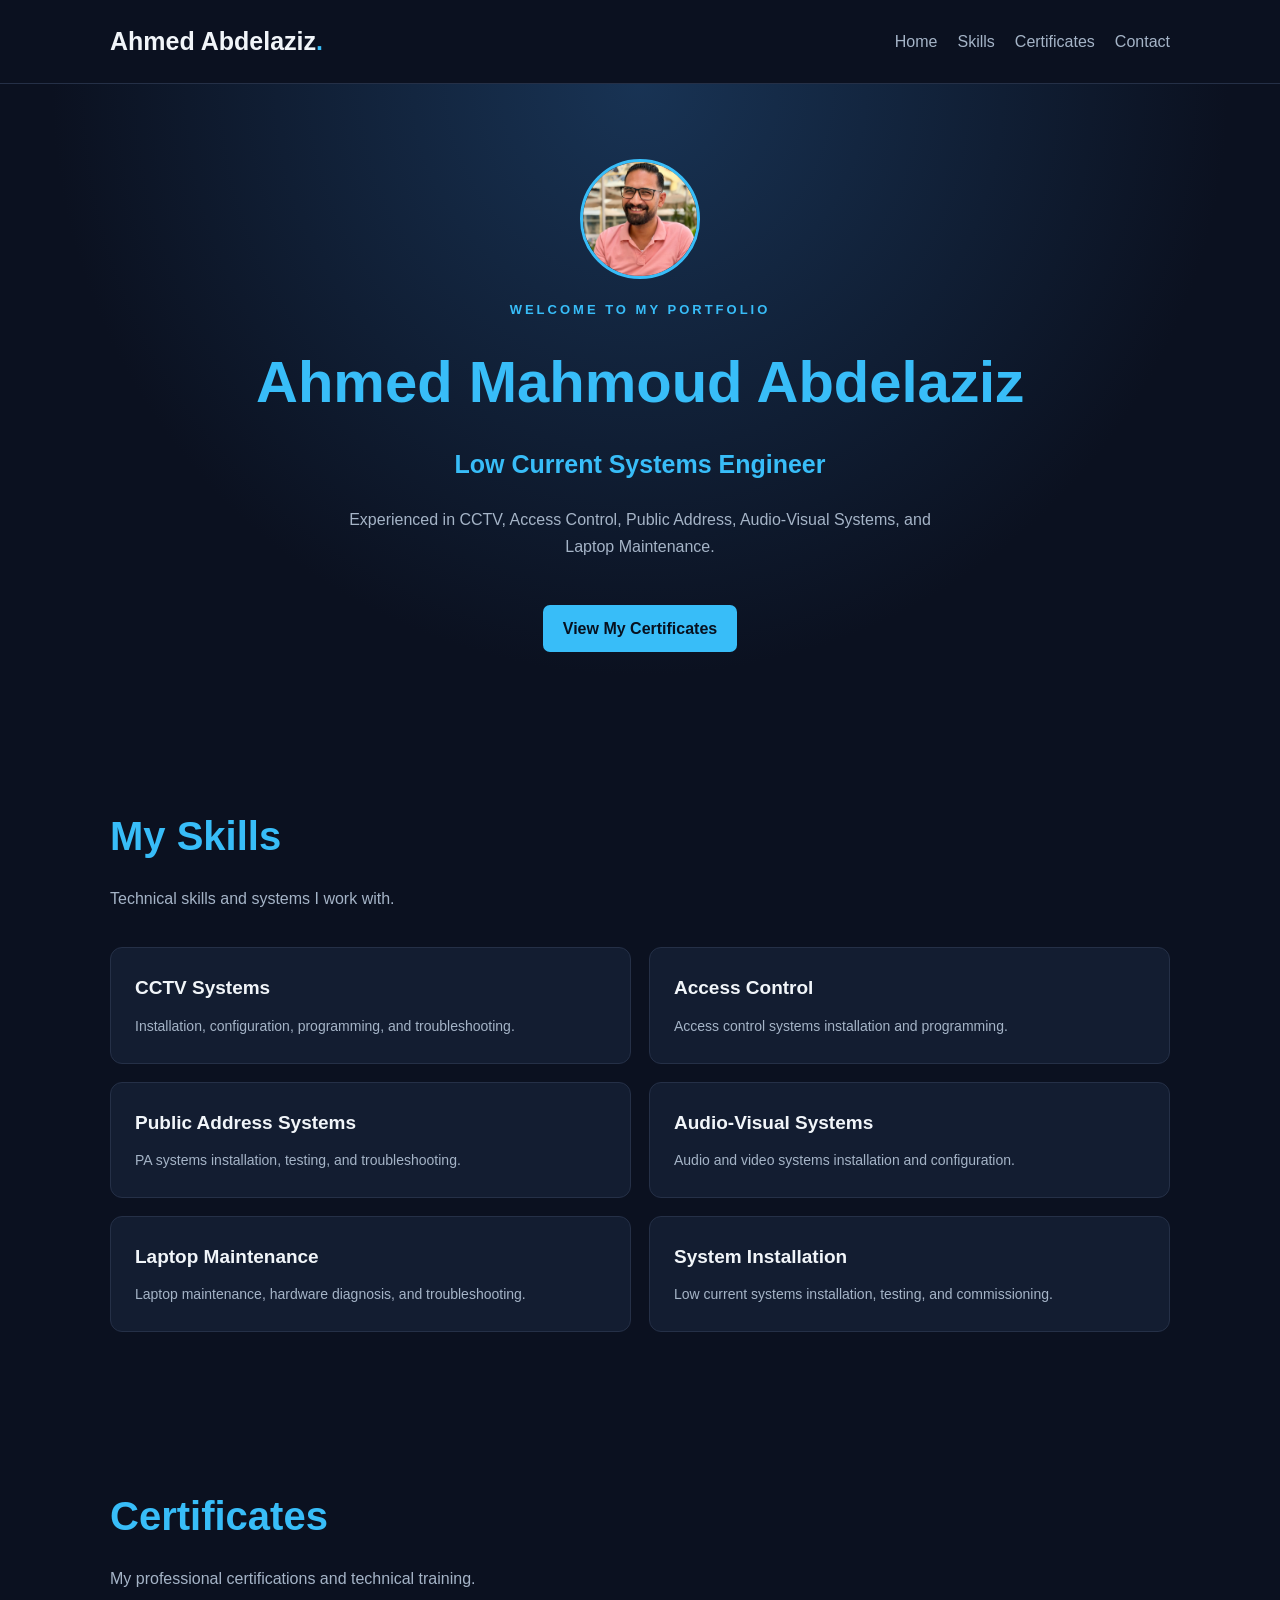
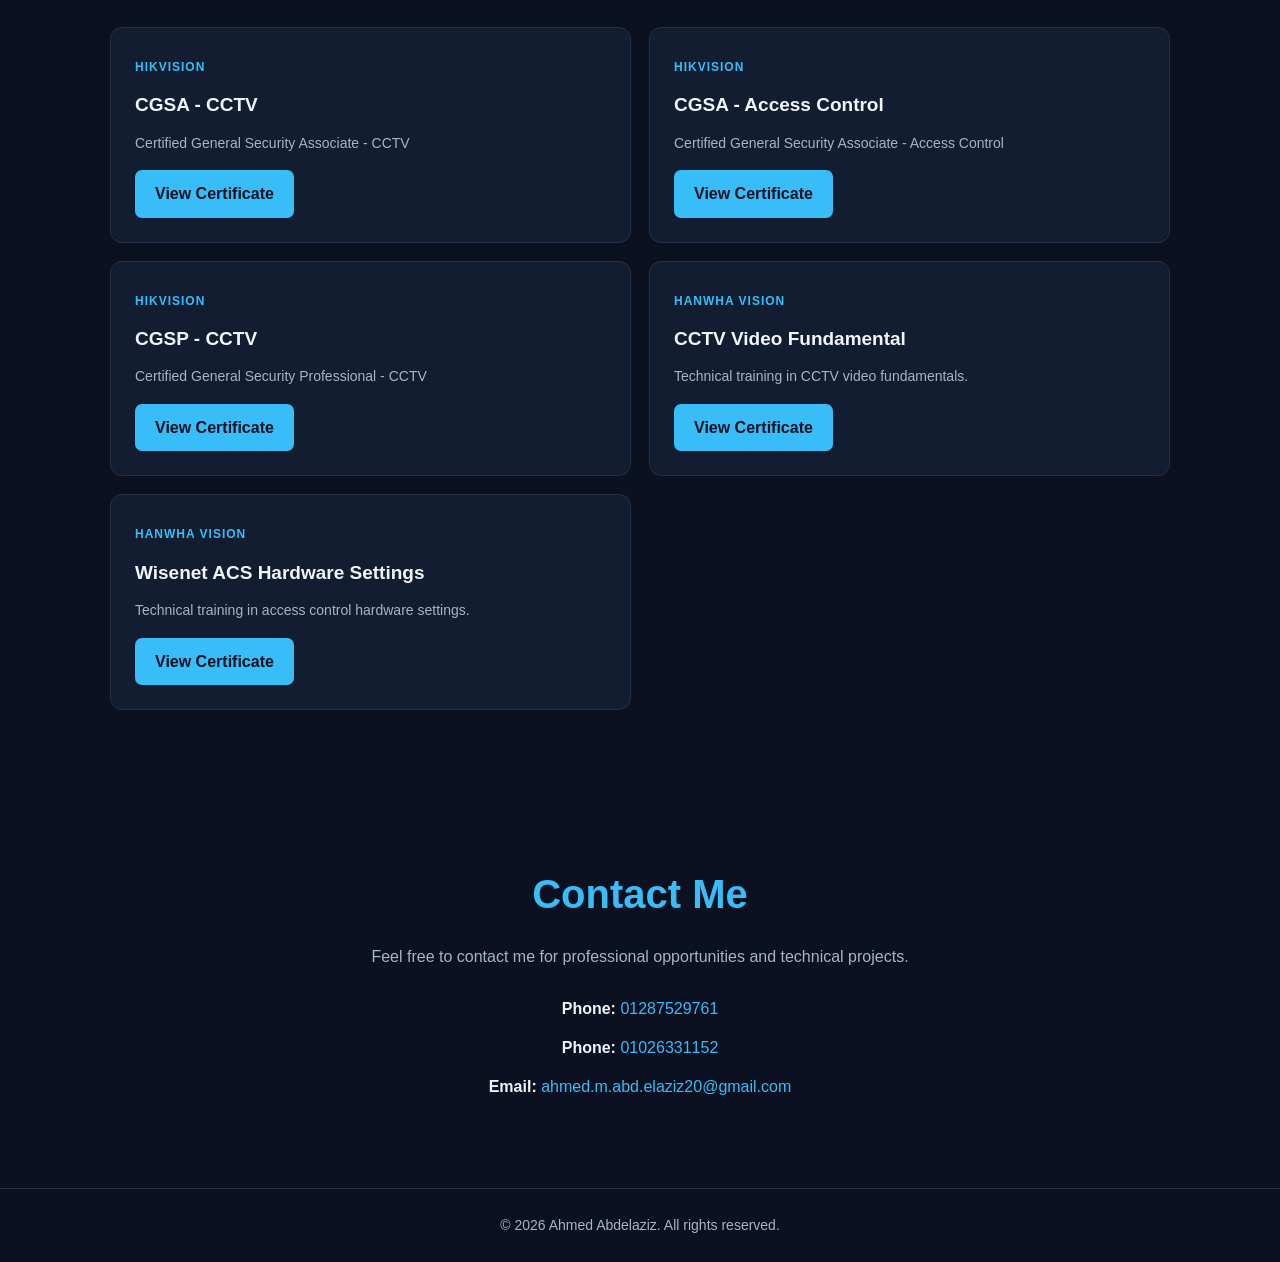
==== index.html @ 58852ae7 "Add files via upload" ====
<!DOCTYPE html>
<html lang="en">

<head>
    <meta charset="UTF-8">
    <meta name="viewport" content="width=device-width, initial-scale=1.0">
    <meta name="description" content="Ahmed Abdelaziz - Low Current Systems Engineer Portfolio">
    <title>Ahmed Abdelaziz | Portfolio</title>
    <link rel="stylesheet" href="style.css">
</head>

<body>

    <!-- Navigation -->
    <header>
        <nav class="navbar">
            <a href="#home" class="logo">Ahmed Abdelaziz<span>.</span></a>

            <div class="nav-links">
                <a href="#home">Home</a>
                <a href="#skills">Skills</a>
                <a href="#certificates">Certificates</a>
                <a href="#contact">Contact</a>
            </div>
        </nav>
    </header>

    <!-- Home Section -->
    <section id="home" class="hero">

        <img
            src="images/ahmed.jpeg"
            alt="Ahmed Abdelaziz"
            class="profile-img"
        >

        <p class="eyebrow">WELCOME TO MY PORTFOLIO</p>

        <h1>Ahmed Mahmoud Abdelaziz</h1>

        <h2>Low Current Systems Engineer</h2>

        <p class="hero-text">
            Experienced in CCTV, Access Control, Public Address,
            Audio-Visual Systems, and Laptop Maintenance.
        </p>

        <a href="#certificates" class="btn">View My Certificates</a>

    </section>

    <!-- Skills Section -->
    <section id="skills" class="section">

        <h2>My Skills</h2>

        <p class="section-intro">
            Technical skills and systems I work with.
        </p>

        <div class="skills-grid">

            <div class="skill-card">
                <h3>CCTV Systems</h3>
                <p>Installation, configuration, programming, and troubleshooting.</p>
            </div>

            <div class="skill-card">
                <h3>Access Control</h3>
                <p>Access control systems installation and programming.</p>
            </div>

            <div class="skill-card">
                <h3>Public Address Systems</h3>
                <p>PA systems installation, testing, and troubleshooting.</p>
            </div>

            <div class="skill-card">
                <h3>Audio-Visual Systems</h3>
                <p>Audio and video systems installation and configuration.</p>
            </div>

            <div class="skill-card">
                <h3>Laptop Maintenance</h3>
                <p>Laptop maintenance, hardware diagnosis, and troubleshooting.</p>
            </div>

            <div class="skill-card">
                <h3>System Installation</h3>
                <p>Low current systems installation, testing, and commissioning.</p>
            </div>

        </div>
    </section>

    <!-- Certificates Section -->
    <section id="certificates" class="section">

        <h2>Certificates</h2>

        <p class="section-intro">
            My professional certifications and technical training.
        </p>

        <div class="cert-grid">

            <div class="cert-card">
                <span class="cert-tag">HIKVISION</span>
                <h3>CGSA - CCTV</h3>
                <p>Certified General Security Associate - CCTV</p>
                <a
                    href="certificates/CCTV Hik.pdf"
                    target="_blank"
                    rel="noopener noreferrer"
                    class="btn"
                >
                    View Certificate
                </a>
            </div>

            <div class="cert-card">
                <span class="cert-tag">HIKVISION</span>
                <h3>CGSA - Access Control</h3>
                <p>Certified General Security Associate - Access Control</p>
                <a
                    href="certificates/Access Control Hik.pdf"
                    target="_blank"
                    rel="noopener noreferrer"
                    class="btn"
                >
                    View Certificate
                </a>
            </div>

            <div class="cert-card">
                <span class="cert-tag">HIKVISION</span>
                <h3>CGSP - CCTV</h3>
                <p>Certified General Security Professional - CCTV</p>
                <a
                    href="certificates/CCTV HIKVISION.pdf"
                    target="_blank"
                    rel="noopener noreferrer"
                    class="btn"
                >
                    View Certificate
                </a>
            </div>

            <div class="cert-card">
                <span class="cert-tag">HANWHA VISION</span>
                <h3>CCTV Video Fundamental</h3>
                <p>Technical training in CCTV video fundamentals.</p>
                <a
                    href="certificates/CCTV Hanwha.pdf"
                    target="_blank"
                    rel="noopener noreferrer"
                    class="btn"
                >
                    View Certificate
                </a>
            </div>

            <div class="cert-card">
                <span class="cert-tag">HANWHA VISION</span>
                <h3>Wisenet ACS Hardware Settings</h3>
                <p>Technical training in access control hardware settings.</p>
                <a
                    href="certificates/ACS Hanwha.pdf"
                    target="_blank"
                    rel="noopener noreferrer"
                    class="btn"
                >
                    View Certificate
                </a>
            </div>

        </div>
    </section>

    <!-- Contact Section -->
    <section id="contact" class="section contact">

        <h2>Contact Me</h2>

        <p>
            Feel free to contact me for professional opportunities
            and technical projects.
        </p>

        <div class="contact-details">
            <p>
                <strong>Phone:</strong>
                <a href="tel:01287529761">01287529761</a>
            </p>

            <p>
                <strong>Phone:</strong>
                <a href="tel:01026331152">01026331152</a>
            </p>

            <p>
                <strong>Email:</strong>
                <a href="mailto:ahmed.m.abd.elaziz20@gmail.com">
                    ahmed.m.abd.elaziz20@gmail.com
                </a>
            </p>
        </div>

    </section>

    <!-- Footer -->
    <footer>
        <p>&copy; 2026 Ahmed Abdelaziz. All rights reserved.</p>
    </footer>

</body>
</html>
---- style.css ----
/* General Settings */
* {
    margin: 0;
    padding: 0;
    box-sizing: border-box;
    scroll-behavior: smooth;
}

:root {
    --background: #0b1120;
    --surface: #131d31;
    --primary: #38bdf8;
    --text: #f1f5f9;
    --muted: #a5b4c7;
    --border: #253047;
}

body {
    font-family: Arial, sans-serif;
    background: var(--background);
    color: var(--text);
    line-height: 1.7;
}

a {
    transition: 0.3s;
}

/* Navigation */
header {
    background: var(--background);
    border-bottom: 1px solid var(--border);
}

.navbar {
    max-width: 1100px;
    margin: auto;
    padding: 20px;
    display: flex;
    justify-content: space-between;
    align-items: center;
    gap: 20px;
}

.logo {
    color: var(--text);
    font-size: 25px;
    font-weight: bold;
    text-decoration: none;
}

.logo span {
    color: var(--primary);
}

.nav-links {
    display: flex;
    flex-wrap: wrap;
    gap: 20px;
}

.nav-links a {
    color: var(--muted);
    text-decoration: none;
}

.nav-links a:hover {
    color: var(--primary);
}

/* Home Section */
.hero {
    min-height: 470px;
    padding: 75px 20px;
    text-align: center;
    display: flex;
    flex-direction: column;
    align-items: center;
    justify-content: center;
    background: radial-gradient(
        ellipse at top,
        #183354 0%,
        #0b1120 65%
    );
}

/* Profile Image */
.profile-img {
    display: block;
    width: 120px;
    height: 120px;
    max-width: 100%;
    object-fit: cover;
    object-position: center;
    border-radius: 50%;
    border: 3px solid var(--primary);
    margin: 0 auto 20px;
}

.eyebrow {
    color: var(--primary);
    letter-spacing: 3px;
    font-size: 13px;
    font-weight: bold;
}

.hero h1 {
    color: var(--primary);
    font-size: clamp(30px, 6vw, 58px);
    margin: 12px 0;
}

.hero h2 {
    color: var(--primary);
    font-size: clamp(18px, 3vw, 25px);
}

.hero-text {
    max-width: 620px;
    color: var(--muted);
    margin: 20px 0 30px;
}

/* Buttons */
.btn {
    display: inline-block;
    background: var(--primary);
    color: #07111f;
    padding: 10px 20px;
    border-radius: 7px;
    text-decoration: none;
    font-weight: bold;
    margin-top: 15px;
}

.btn:hover {
    background: #7dd3fc;
    transform: translateY(-2px);
}

/* Content Sections */
.section {
    max-width: 1100px;
    margin: auto;
    padding: 75px 20px;
    scroll-margin-top: 20px;
}

.section h2 {
    color: var(--primary);
    font-size: clamp(30px, 4vw, 40px);
    margin-bottom: 15px;
}

.section-intro {
    color: var(--muted);
    margin-bottom: 35px;
}

/* Skills and Certificates Grid */
.skills-grid,
.cert-grid {
    display: grid;
    grid-template-columns: repeat(2, minmax(0, 1fr));
    gap: 18px;
    margin-top: 25px;
}

/* Cards */
.skill-card,
.cert-card {
    background: var(--surface);
    border: 1px solid var(--border);
    border-radius: 12px;
    padding: 24px;
    transition: 0.3s;
    overflow-wrap: anywhere;
}

.skill-card:hover,
.cert-card:hover {
    border-color: var(--primary);
    transform: translateY(-4px);
}

.skill-card h3,
.cert-card h3 {
    font-size: 19px;
    margin-bottom: 10px;
}

.skill-card p,
.cert-card p {
    color: var(--muted);
    font-size: 14px;
}

/* Certificate Labels */
.cert-tag {
    display: inline-block;
    color: var(--primary);
    font-size: 12px;
    font-weight: bold;
    letter-spacing: 1px;
    margin-bottom: 12px;
}

/* Contact */
.contact {
    text-align: center;
}

.contact > p {
    color: var(--muted);
    margin-bottom: 25px;
}

.contact-details p {
    margin-bottom: 12px;
    overflow-wrap: anywhere;
}

.contact-details a {
    color: var(--primary);
    text-decoration: none;
}

.contact-details a:hover {
    text-decoration: underline;
}

/* Footer */
footer {
    text-align: center;
    padding: 25px 15px;
    border-top: 1px solid var(--border);
    color: var(--muted);
    font-size: 14px;
}

/* Mobile Responsive Design */
@media (max-width: 650px) {
    .navbar {
        flex-direction: column;
    }

    .nav-links {
        justify-content: center;
        gap: 12px;
    }

    .nav-links a {
        font-size: 14px;
    }

    .hero {
        padding: 60px 20px;
    }

    .profile-img {
        width: 100px;
        height: 100px;
    }

    .skills-grid,
    .cert-grid {
        grid-template-columns: 1fr;
    }

    .section {
        padding: 50px 20px;
    }
}
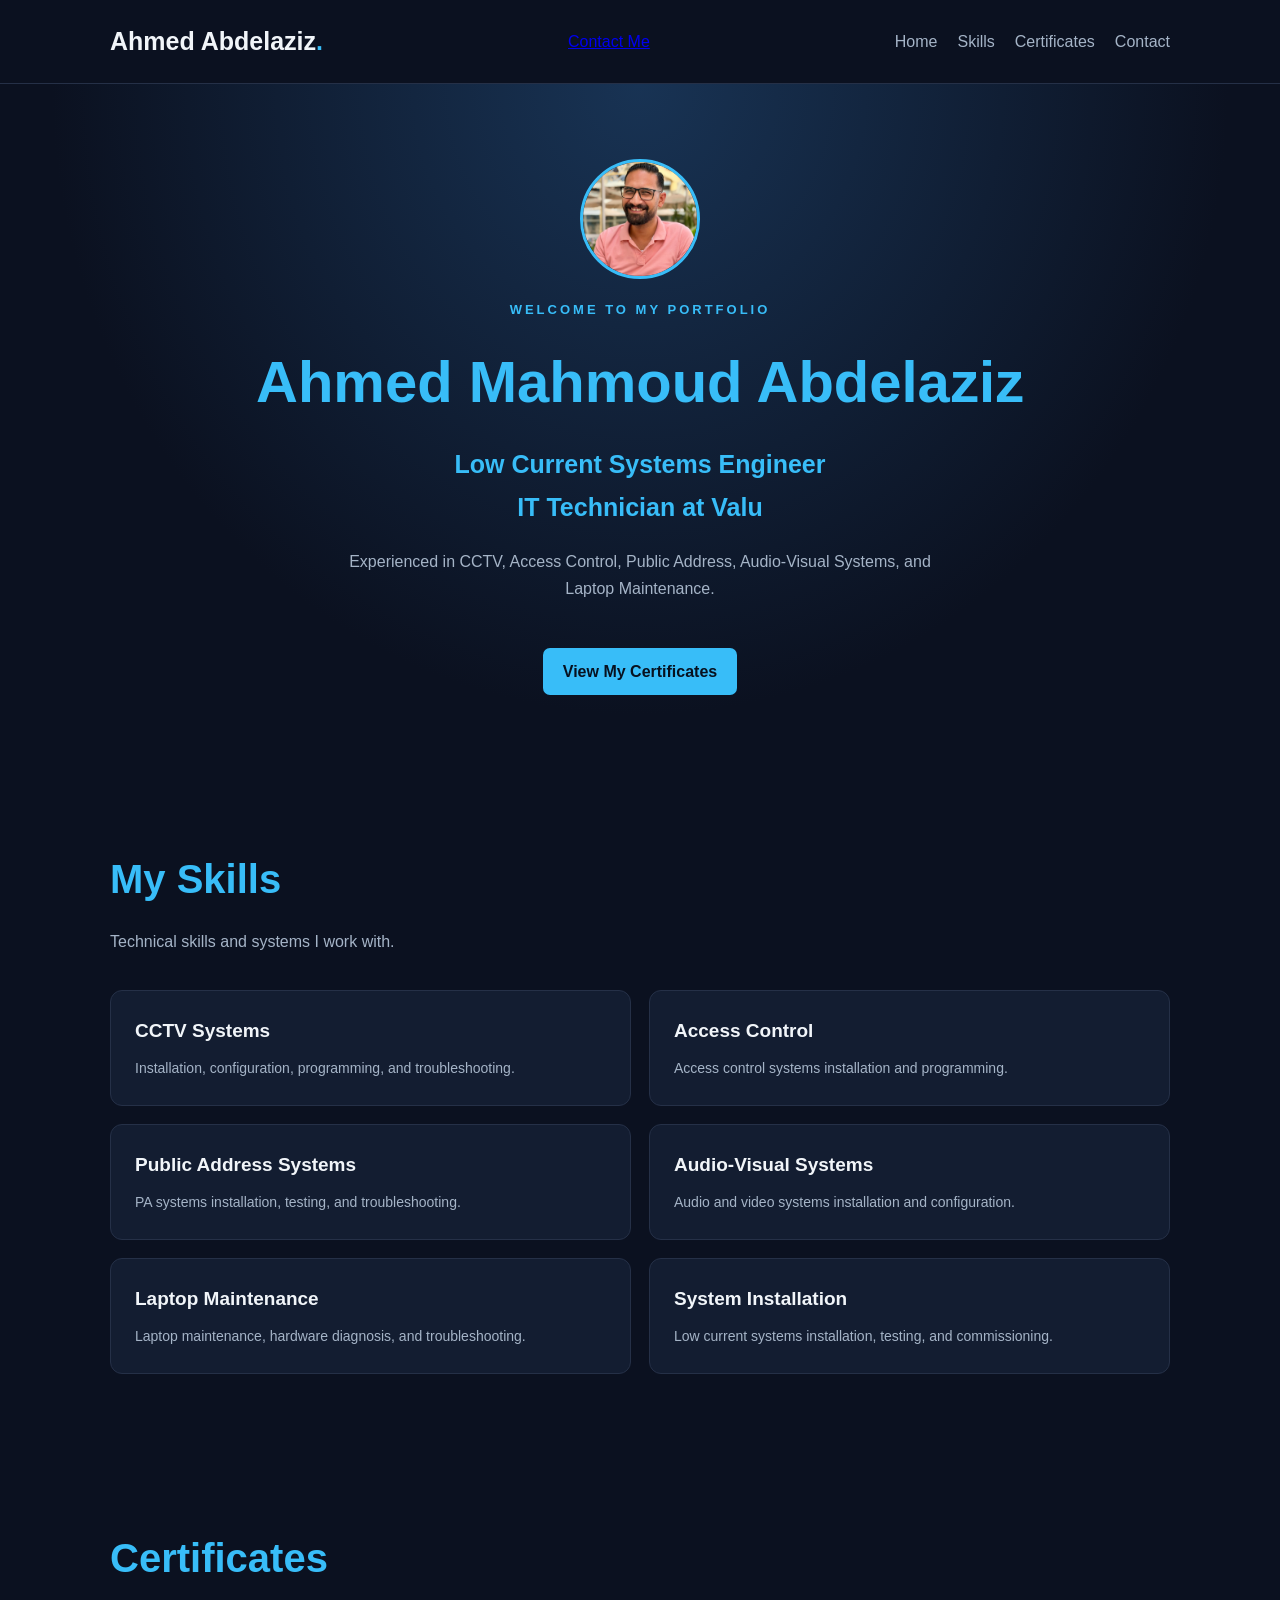
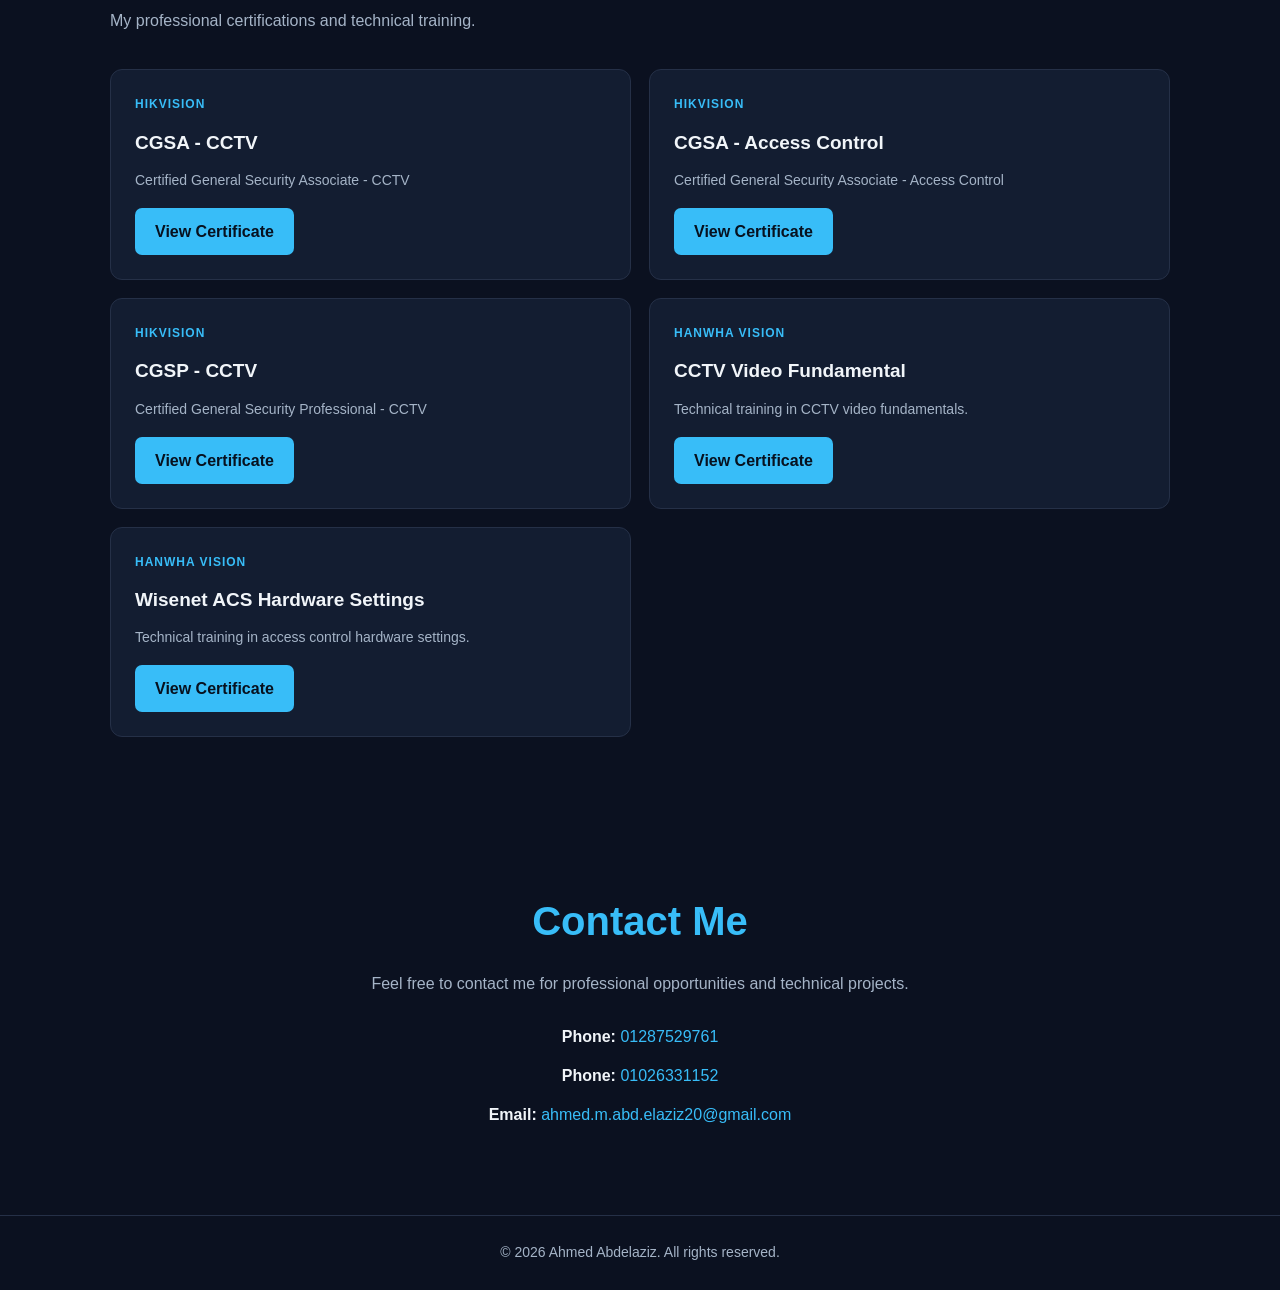
==== commit a0d55ead: "Update index.html" ====
--- a/index.html
+++ b/index.html
@@ -1,5 +1,4 @@
 
-<!DOCTYPE html>
 <html lang="en">
 
 <head>
@@ -12,11 +11,11 @@
 
 <body>
 
-    <!-- Navigation -->
+
     <header>
         <nav class="navbar">
             <a href="#home" class="logo">Ahmed Abdelaziz<span>.</span></a>
-
+            <a href="contact.html">Contact Me</a>
             <div class="nav-links">
                 <a href="#home">Home</a>
                 <a href="#skills">Skills</a>
@@ -29,18 +28,14 @@
     <!-- Home Section -->
     <section id="home" class="hero">
 
-        <img
-            src="images/ahmed.jpeg"
-            alt="Ahmed Abdelaziz"
-            class="profile-img"
-        >
+        <img src="images/ahmed.jpeg" alt="Ahmed Abdelaziz" class="profile-img">
 
         <p class="eyebrow">WELCOME TO MY PORTFOLIO</p>
 
         <h1>Ahmed Mahmoud Abdelaziz</h1>
 
         <h2>Low Current Systems Engineer</h2>
-
+        <h2> IT Technician at Valu </h2>
         <p class="hero-text">
             Experienced in CCTV, Access Control, Public Address,
             Audio-Visual Systems, and Laptop Maintenance.
@@ -109,12 +104,7 @@
                 <span class="cert-tag">HIKVISION</span>
                 <h3>CGSA - CCTV</h3>
                 <p>Certified General Security Associate - CCTV</p>
-                <a
-                    href="certificates/CCTV Hik.pdf"
-                    target="_blank"
-                    rel="noopener noreferrer"
-                    class="btn"
-                >
+                <a href="certificates/CCTV Hik.pdf" target="_blank" rel="noopener noreferrer" class="btn">
                     View Certificate
                 </a>
             </div>
@@ -123,12 +113,7 @@
                 <span class="cert-tag">HIKVISION</span>
                 <h3>CGSA - Access Control</h3>
                 <p>Certified General Security Associate - Access Control</p>
-                <a
-                    href="certificates/Access Control Hik.pdf"
-                    target="_blank"
-                    rel="noopener noreferrer"
-                    class="btn"
-                >
+                <a href="certificates/Access Control Hik.pdf" target="_blank" rel="noopener noreferrer" class="btn">
                     View Certificate
                 </a>
             </div>
@@ -137,12 +122,7 @@
                 <span class="cert-tag">HIKVISION</span>
                 <h3>CGSP - CCTV</h3>
                 <p>Certified General Security Professional - CCTV</p>
-                <a
-                    href="certificates/CCTV HIKVISION.pdf"
-                    target="_blank"
-                    rel="noopener noreferrer"
-                    class="btn"
-                >
+                <a href="certificates/CCTV HIKVISION.pdf" target="_blank" rel="noopener noreferrer" class="btn">
                     View Certificate
                 </a>
             </div>
@@ -151,12 +131,7 @@
                 <span class="cert-tag">HANWHA VISION</span>
                 <h3>CCTV Video Fundamental</h3>
                 <p>Technical training in CCTV video fundamentals.</p>
-                <a
-                    href="certificates/CCTV Hanwha.pdf"
-                    target="_blank"
-                    rel="noopener noreferrer"
-                    class="btn"
-                >
+                <a href="certificates/CCTV Hanwha.pdf" target="_blank" rel="noopener noreferrer" class="btn">
                     View Certificate
                 </a>
             </div>
@@ -165,12 +140,7 @@
                 <span class="cert-tag">HANWHA VISION</span>
                 <h3>Wisenet ACS Hardware Settings</h3>
                 <p>Technical training in access control hardware settings.</p>
-                <a
-                    href="certificates/ACS Hanwha.pdf"
-                    target="_blank"
-                    rel="noopener noreferrer"
-                    class="btn"
-                >
+                <a href="certificates/ACS Hanwha.pdf" target="_blank" rel="noopener noreferrer" class="btn">
                     View Certificate
                 </a>
             </div>
@@ -215,4 +185,5 @@
     </footer>
 
 </body>
+
 </html>
